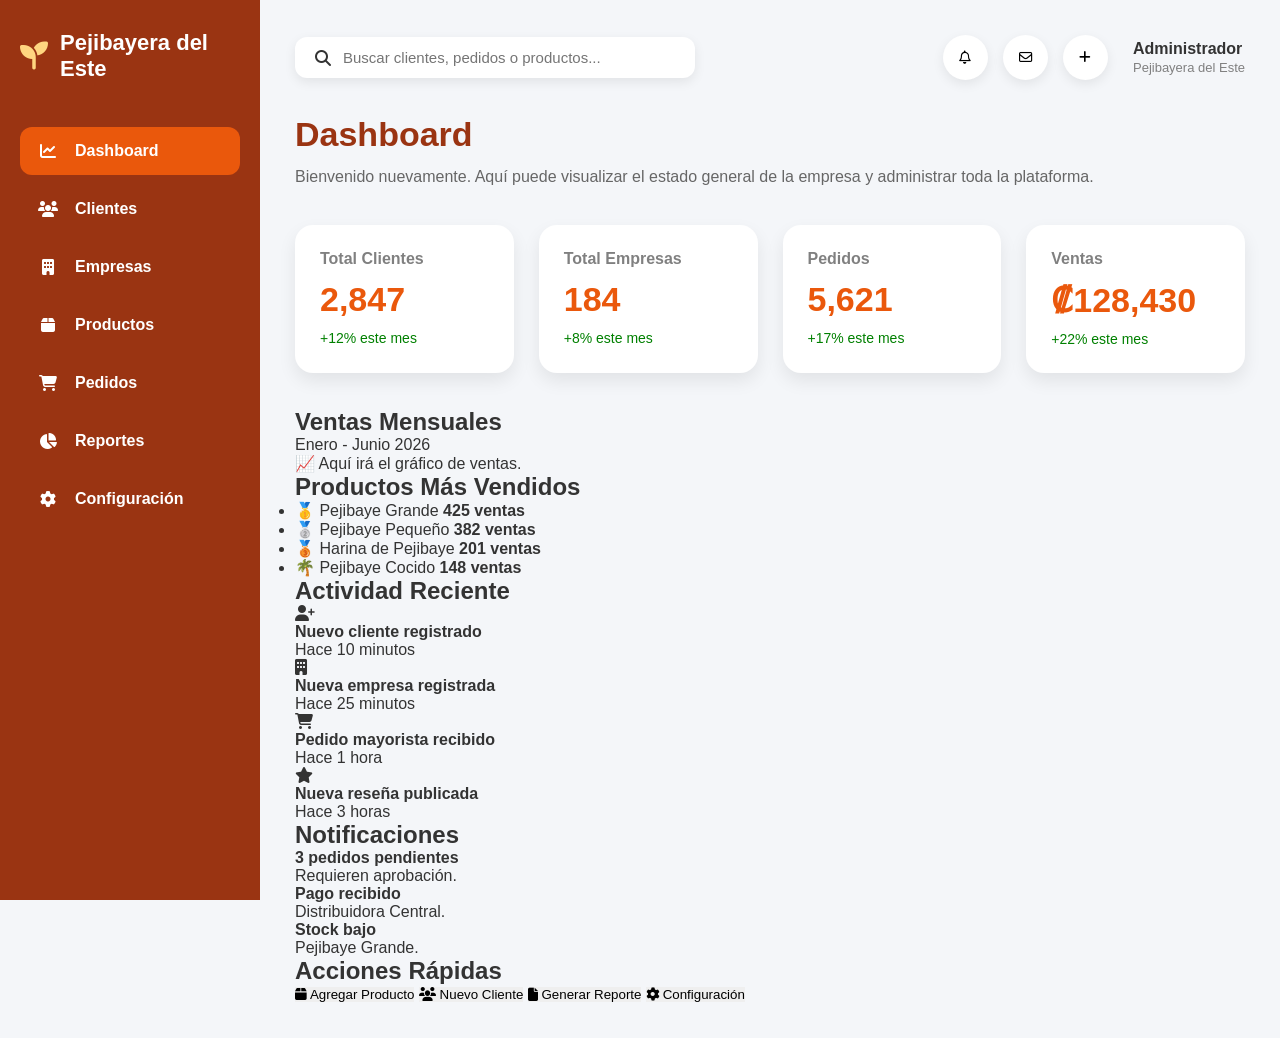
==== Admin/Admin.html @ 3343ee4b "Avance del módulo Empresa y panel de administración" ====
<!DOCTYPE html>
<html lang="es">

<head>

    <meta charset="UTF-8">

    <meta name="viewport" content="width=device-width, initial-scale=1.0">

    <title>Pejibayera del Este - Administrador</title>

    <link rel="stylesheet" href="Admin.css">

    <link rel="stylesheet"
        href="https://cdnjs.cloudflare.com/ajax/libs/font-awesome/6.6.0/css/all.min.css">

</head>

<body>

    <!-- CONTENEDOR-->

    <div class="dashboard">

        <!--MENÚ LATERAL-->

        <aside class="sidebar">

            <div class="logo">

                <i class="fa-solid fa-seedling"></i>

                <span>Pejibayera del Este</span>

            </div>

            <nav class="menu">

                <a href="Admin.html" class="active">

                    <i class="fa-solid fa-chart-line"></i>

                    Dashboard

                </a>

                <a href="Clientes.html">

                    <i class="fa-solid fa-users"></i>

                    Clientes

                </a>

                <a href="Empresas.html">

                    <i class="fa-solid fa-building"></i>

                    Empresas

                </a>

                <a href="Productos.html">

                    <i class="fa-solid fa-box"></i>

                    Productos

                </a>

                <a href="Pedidos.html">

                    <i class="fa-solid fa-cart-shopping"></i>

                    Pedidos

                </a>

                <a href="Reportes.html">

                    <i class="fa-solid fa-chart-pie"></i>

                    Reportes

                </a>

                <a href="Configuracion.html">

                    <i class="fa-solid fa-gear"></i>

                    Configuración

                </a>

            </nav>

        </aside>

        <!--CONTENIDO-->

        <main class="contenido">

            <!--ENCABEZADO-->

            <header class="topbar">

                <div class="busqueda">

                    <i class="fa-solid fa-magnifying-glass"></i>

                    <input
                        type="search"
                        placeholder="Buscar clientes, pedidos o productos...">

                </div>

                <div class="acciones">

                    <button>

                        <i class="fa-regular fa-bell"></i>

                    </button>

                    <button>

                        <i class="fa-regular fa-envelope"></i>

                    </button>

                    <button>

                        <i class="fa-solid fa-plus"></i>

                    </button>

                    <div class="admin-info">

                        <div>

                            <h4>Administrador</h4>

                            <span>Pejibayera del Este</span>

                        </div>

                    </div>

                </div>

            </header>

            <!--TÍTULO-->

            <section class="bienvenida">

                <h1>Dashboard</h1>

                <p>

                    Bienvenido nuevamente. Aquí puede visualizar el
                    estado general de la empresa y administrar toda
                    la plataforma.

                </p>

            </section>

            <!--TARJETAS-->

            <section class="estadisticas">

                <article class="estadistica">

                    <h4>Total Clientes</h4>

                    <h2>2,847</h2>

                    <span>+12% este mes</span>

                </article>

                <article class="estadistica">

                    <h4>Total Empresas</h4>

                    <h2>184</h2>

                    <span>+8% este mes</span>

                </article>

                <article class="estadistica">

                    <h4>Pedidos</h4>

                    <h2>5,621</h2>

                    <span>+17% este mes</span>

                </article>

                <article class="estadistica">

                    <h4>Ventas</h4>

                    <h2>₡128,430</h2>

                    <span>+22% este mes</span>

                </article>

            </section>
             <!--PANEL PRINCIPAL-->

            <section class="panel-dashboard">

                <!-- Ventas -->

                <article class="card grande">

                    <div class="titulo-card">

                        <h2>Ventas Mensuales</h2>

                        <span>Enero - Junio 2026</span>

                    </div>

                    <div class="grafico">

                        <div class="linea"></div>

                        <p>📈 Aquí irá el gráfico de ventas.</p>

                    </div>

                </article>

                <!-- Productos -->

                <article class="card">

                    <div class="titulo-card">

                        <h2>Productos Más Vendidos</h2>

                    </div>

                    <ul class="productos">

                        <li>

                            <span>🥇 Pejibaye Grande</span>

                            <strong>425 ventas</strong>

                        </li>

                        <li>

                            <span>🥈 Pejibaye Pequeño</span>

                            <strong>382 ventas</strong>

                        </li>

                        <li>

                            <span>🥉 Harina de Pejibaye</span>

                            <strong>201 ventas</strong>

                        </li>

                        <li>

                            <span>🌴 Pejibaye Cocido</span>

                            <strong>148 ventas</strong>

                        </li>

                    </ul>

                </article>

            </section>

            <!--PANEL INFERIOR-->

            <section class="panel-inferior">

                <!-- Actividad -->

                <article class="card">

                    <div class="titulo-card">

                        <h2>Actividad Reciente</h2>

                    </div>

                    <div class="actividad">

                        <div class="item">

                            <i class="fa-solid fa-user-plus"></i>

                            <div>

                                <h4>Nuevo cliente registrado</h4>

                                <p>Hace 10 minutos</p>

                            </div>

                        </div>

                        <div class="item">

                            <i class="fa-solid fa-building"></i>

                            <div>

                                <h4>Nueva empresa registrada</h4>

                                <p>Hace 25 minutos</p>

                            </div>

                        </div>

                        <div class="item">

                            <i class="fa-solid fa-cart-shopping"></i>

                            <div>

                                <h4>Pedido mayorista recibido</h4>

                                <p>Hace 1 hora</p>

                            </div>

                        </div>

                        <div class="item">

                            <i class="fa-solid fa-star"></i>

                            <div>

                                <h4>Nueva reseña publicada</h4>

                                <p>Hace 3 horas</p>

                            </div>

                        </div>

                    </div>

                </article>

                <!-- Notificaciones -->

                <article class="card">

                    <div class="titulo-card">

                        <h2>Notificaciones</h2>

                    </div>

                    <div class="notificacion">

                        <span class="alerta naranja"></span>

                        <div>

                            <h4>3 pedidos pendientes</h4>

                            <p>Requieren aprobación.</p>

                        </div>

                    </div>

                    <div class="notificacion">

                        <span class="alerta verde"></span>

                        <div>

                            <h4>Pago recibido</h4>

                            <p>Distribuidora Central.</p>

                        </div>

                    </div>

                    <div class="notificacion">

                        <span class="alerta roja"></span>

                        <div>

                            <h4>Stock bajo</h4>

                            <p>Pejibaye Grande.</p>

                        </div>

                    </div>

                </article>

                <!-- Acciones -->

                <article class="card">

                    <div class="titulo-card">

                        <h2>Acciones Rápidas</h2>

                    </div>

                    <div class="acciones-rapidas">

                        <button class="accion">

                            <i class="fa-solid fa-box"></i>

                            Agregar Producto

                        </button>

                        <button class="accion">

                            <i class="fa-solid fa-users"></i>

                            Nuevo Cliente

                        </button>

                        <button class="accion">

                            <i class="fa-solid fa-file"></i>

                            Generar Reporte

                        </button>

                        <button class="accion">

                            <i class="fa-solid fa-gear"></i>

                            Configuración

                        </button>

                    </div>

                </article>

            </section>

        </main>
---- Admin/Admin.css ----
*{
    margin: 0;
    padding: 0;
    box-sizing: border-box;
}

body{

    font-family: Arial, Helvetica, sans-serif;

    background: #f4f6f9;

    color: #333;

}

a{

    text-decoration: none;

    color: inherit;

}

button{

    cursor: pointer;

    border: none;

    transition: .3s;

}

button:hover{

    transform: translateY(-2px);

}

/*CONTENEDOR PRINCIPAL*/

.dashboard{

    display: flex;

    min-height: 100vh;

}

/* SIDEBAR*/

.sidebar{

    width: 260px;

    background: #9a3412;

    color: white;

    padding: 30px 20px;

    position: fixed;

    left: 0;

    top: 0;

    bottom: 0;

}

.sidebar .logo{

    display: flex;

    align-items: center;

    gap: 12px;

    font-size: 22px;

    font-weight: bold;

    margin-bottom: 45px;

    color: white;

}

.sidebar .logo i{

    font-size: 28px;

    color: #FFD580;

}

/*MENÚ*/

.menu{

    display: flex;

    flex-direction: column;

    gap: 10px;

}

.menu a{

    display: flex;

    align-items: center;

    gap: 15px;

    padding: 15px;

    border-radius: 12px;

    color: white;

    transition: .3s;

    font-weight: 600;

}

.menu a:hover{

    background: rgba(255,255,255,.15);

}

.menu .active{

    background: #ea580c;

}

.menu i{

    width: 25px;

    text-align: center;

}

/*CONTENIDO PRINCIPAL*/

.contenido{

    margin-left: 260px;

    width: calc(100% - 260px);

    padding: 35px;

}

/*TOPBAR*/

.topbar{

    display: flex;

    justify-content: space-between;

    align-items: center;

    margin-bottom: 35px;

}

/*BUSCADOR*/

.busqueda{

    display: flex;

    align-items: center;

    gap: 12px;

    background: white;

    padding: 12px 20px;

    border-radius: 12px;

    width: 400px;

    box-shadow: 0 4px 12px rgba(0,0,0,.08);

}

.busqueda input{

    border: none;

    outline: none;

    width: 100%;

    font-size: 15px;

    background: transparent;

}

/*======================================
            ACCIONES
======================================*/

.acciones{

    display: flex;

    align-items: center;

    gap: 15px;

}

.acciones button{

    width: 45px;

    height: 45px;

    border-radius: 50%;

    background: white;

    box-shadow: 0 4px 12px rgba(0,0,0,.08);

}

.acciones button:hover{

    background: #ea580c;

    color: white;

}

.admin-info{

    display: flex;

    align-items: center;

    gap: 12px;

    margin-left: 10px;

}

.admin-info h4{

    font-size: 16px;

}

.admin-info span{

    color: gray;

    font-size: 13px;

}

/*BIENVENIDA*/

.bienvenida{

    margin-bottom: 35px;

}

.bienvenida h1{

    font-size: 34px;

    color: #9a3412;

    margin-bottom: 10px;

}

.bienvenida p{

    color: #666;

    line-height: 1.6;

}

/*TARJETAS ESTADÍSTICAS*/

.estadisticas{

    display: grid;

    grid-template-columns: repeat(4,1fr);

    gap: 25px;

    margin-bottom: 35px;

}

.estadistica{

    background: white;

    border-radius: 18px;

    padding: 25px;

    box-shadow: 0 8px 18px rgba(0,0,0,.08);

    transition: .3s;

}

.estadistica:hover{

    transform: translateY(-6px);

}

.estadistica h4{

    color: gray;

    margin-bottom: 12px;

}

.estadistica h2{

    color: #ea580c;

    font-size: 34px;

    margin-bottom: 10px;

}

.estadistica span{

    color: green;

    font-size: 14px;

}
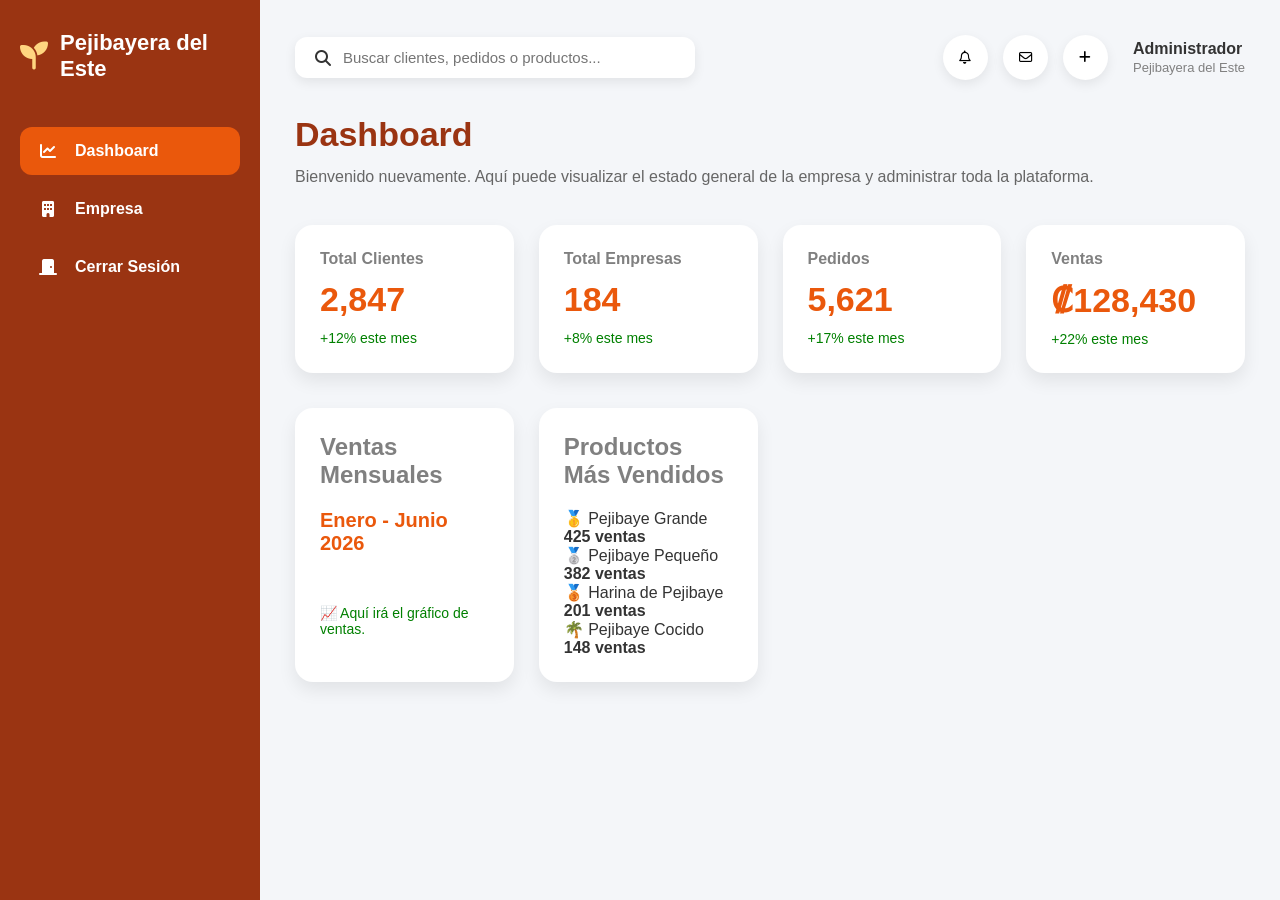
==== commit e97e42e2: "PrimerAvance" ====
--- a/Admin/Admin.html
+++ b/Admin/Admin.html
@@ -4,158 +4,81 @@
 <head>
 
     <meta charset="UTF-8">
-
     <meta name="viewport" content="width=device-width, initial-scale=1.0">
-
     <title>Pejibayera del Este - Administrador</title>
-
-    <link rel="stylesheet" href="Admin.css">
-
-    <link rel="stylesheet"
-        href="https://cdnjs.cloudflare.com/ajax/libs/font-awesome/6.6.0/css/all.min.css">
+    <link rel="stylesheet" href="./assets/css/Admin.css">
+    <link rel="stylesheet" href="https://cdnjs.cloudflare.com/ajax/libs/font-awesome/6.6.0/css/all.min.css">
 
 </head>
 
 <body>
-
     <!-- CONTENEDOR-->
-
     <div class="dashboard">
 
         <!--MENÚ LATERAL-->
-
         <aside class="sidebar">
-
             <div class="logo">
 
                 <i class="fa-solid fa-seedling"></i>
-
                 <span>Pejibayera del Este</span>
 
             </div>
 
             <nav class="menu">
-
                 <a href="Admin.html" class="active">
-
                     <i class="fa-solid fa-chart-line"></i>
-
                     Dashboard
-
                 </a>
 
-                <a href="Clientes.html">
-
-                    <i class="fa-solid fa-users"></i>
-
-                    Clientes
-
+                <a href="../Empresa/Empresa.html">
+                    <i class="fa-solid fa-building"></i>
+                    Empresa
                 </a>
 
-                <a href="Empresas.html">
-
-                    <i class="fa-solid fa-building"></i>
-
-                    Empresas
-
-                </a>
-
-                <a href="Productos.html">
-
-                    <i class="fa-solid fa-box"></i>
-
-                    Productos
-
-                </a>
-
-                <a href="Pedidos.html">
-
-                    <i class="fa-solid fa-cart-shopping"></i>
-
-                    Pedidos
-
-                </a>
-
-                <a href="Reportes.html">
-
-                    <i class="fa-solid fa-chart-pie"></i>
-
-                    Reportes
-
-                </a>
-
-                <a href="Configuracion.html">
-
-                    <i class="fa-solid fa-gear"></i>
-
-                    Configuración
-
+                <a href="../Pagina Inicio/index.html">
+                    <i class="fa-solid fa-door-closed"></i>
+                    Cerrar Sesión
                 </a>
 
             </nav>
-
         </aside>
 
         <!--CONTENIDO-->
-
         <main class="contenido">
 
             <!--ENCABEZADO-->
-
             <header class="topbar">
 
                 <div class="busqueda">
-
                     <i class="fa-solid fa-magnifying-glass"></i>
-
-                    <input
-                        type="search"
-                        placeholder="Buscar clientes, pedidos o productos...">
-
+                    <input type="search" placeholder="Buscar clientes, pedidos o productos...">
                 </div>
 
                 <div class="acciones">
-
                     <button>
-
                         <i class="fa-regular fa-bell"></i>
-
                     </button>
 
                     <button>
-
                         <i class="fa-regular fa-envelope"></i>
-
                     </button>
 
                     <button>
-
                         <i class="fa-solid fa-plus"></i>
-
                     </button>
 
                     <div class="admin-info">
-
                         <div>
-
                             <h4>Administrador</h4>
-
                             <span>Pejibayera del Este</span>
-
                         </div>
-
                     </div>
-
                 </div>
-
             </header>
 
             <!--TÍTULO-->
-
             <section class="bienvenida">
-
                 <h1>Dashboard</h1>
-
                 <p>
 
                     Bienvenido nuevamente. Aquí puede visualizar el
@@ -163,19 +86,15 @@
                     la plataforma.
 
                 </p>
-
             </section>
 
             <!--TARJETAS-->
-
             <section class="estadisticas">
 
                 <article class="estadistica">
 
                     <h4>Total Clientes</h4>
-
                     <h2>2,847</h2>
-
                     <span>+12% este mes</span>
 
                 </article>
@@ -183,9 +102,7 @@
                 <article class="estadistica">
 
                     <h4>Total Empresas</h4>
-
                     <h2>184</h2>
-
                     <span>+8% este mes</span>
 
                 </article>
@@ -193,9 +110,7 @@
                 <article class="estadistica">
 
                     <h4>Pedidos</h4>
-
                     <h2>5,621</h2>
-
                     <span>+17% este mes</span>
 
                 </article>
@@ -203,82 +118,59 @@
                 <article class="estadistica">
 
                     <h4>Ventas</h4>
-
                     <h2>₡128,430</h2>
-
                     <span>+22% este mes</span>
 
                 </article>
 
             </section>
-             <!--PANEL PRINCIPAL-->
 
+            <!--PANEL PRINCIPAL-->
             <section class="panel-dashboard">
 
                 <!-- Ventas -->
-
-                <article class="card grande">
+                <article class="card-grande">
 
                     <div class="titulo-card">
-
                         <h2>Ventas Mensuales</h2>
-
                         <span>Enero - Junio 2026</span>
-
                     </div>
 
                     <div class="grafico">
-
                         <div class="linea"></div>
-
                         <p>📈 Aquí irá el gráfico de ventas.</p>
-
                     </div>
 
                 </article>
 
                 <!-- Productos -->
-
                 <article class="card">
 
                     <div class="titulo-card">
-
                         <h2>Productos Más Vendidos</h2>
-
                     </div>
 
                     <ul class="productos">
 
                         <li>
-
                             <span>🥇 Pejibaye Grande</span>
-
                             <strong>425 ventas</strong>
 
                         </li>
 
                         <li>
-
                             <span>🥈 Pejibaye Pequeño</span>
-
                             <strong>382 ventas</strong>
-
                         </li>
 
                         <li>
-
                             <span>🥉 Harina de Pejibaye</span>
-
                             <strong>201 ventas</strong>
-
                         </li>
 
                         <li>
-
                             <span>🌴 Pejibaye Cocido</span>
-
                             <strong>148 ventas</strong>
-
                         </li>
 
                     </ul>
@@ -286,185 +178,6 @@
                 </article>
 
             </section>
-
-            <!--PANEL INFERIOR-->
-
-            <section class="panel-inferior">
-
-                <!-- Actividad -->
-
-                <article class="card">
-
-                    <div class="titulo-card">
-
-                        <h2>Actividad Reciente</h2>
-
-                    </div>
-
-                    <div class="actividad">
-
-                        <div class="item">
-
-                            <i class="fa-solid fa-user-plus"></i>
-
-                            <div>
-
-                                <h4>Nuevo cliente registrado</h4>
-
-                                <p>Hace 10 minutos</p>
-
-                            </div>
-
-                        </div>
-
-                        <div class="item">
-
-                            <i class="fa-solid fa-building"></i>
-
-                            <div>
-
-                                <h4>Nueva empresa registrada</h4>
-
-                                <p>Hace 25 minutos</p>
-
-                            </div>
-
-                        </div>
-
-                        <div class="item">
-
-                            <i class="fa-solid fa-cart-shopping"></i>
-
-                            <div>
-
-                                <h4>Pedido mayorista recibido</h4>
-
-                                <p>Hace 1 hora</p>
-
-                            </div>
-
-                        </div>
-
-                        <div class="item">
-
-                            <i class="fa-solid fa-star"></i>
-
-                            <div>
-
-                                <h4>Nueva reseña publicada</h4>
-
-                                <p>Hace 3 horas</p>
-
-                            </div>
-
-                        </div>
-
-                    </div>
-
-                </article>
-
-                <!-- Notificaciones -->
-
-                <article class="card">
-
-                    <div class="titulo-card">
-
-                        <h2>Notificaciones</h2>
-
-                    </div>
-
-                    <div class="notificacion">
-
-                        <span class="alerta naranja"></span>
-
-                        <div>
-
-                            <h4>3 pedidos pendientes</h4>
-
-                            <p>Requieren aprobación.</p>
-
-                        </div>
-
-                    </div>
-
-                    <div class="notificacion">
-
-                        <span class="alerta verde"></span>
-
-                        <div>
-
-                            <h4>Pago recibido</h4>
-
-                            <p>Distribuidora Central.</p>
-
-                        </div>
-
-                    </div>
-
-                    <div class="notificacion">
-
-                        <span class="alerta roja"></span>
-
-                        <div>
-
-                            <h4>Stock bajo</h4>
-
-                            <p>Pejibaye Grande.</p>
-
-                        </div>
-
-                    </div>
-
-                </article>
-
-                <!-- Acciones -->
-
-                <article class="card">
-
-                    <div class="titulo-card">
-
-                        <h2>Acciones Rápidas</h2>
-
-                    </div>
-
-                    <div class="acciones-rapidas">
-
-                        <button class="accion">
-
-                            <i class="fa-solid fa-box"></i>
-
-                            Agregar Producto
-
-                        </button>
-
-                        <button class="accion">
-
-                            <i class="fa-solid fa-users"></i>
-
-                            Nuevo Cliente
-
-                        </button>
-
-                        <button class="accion">
-
-                            <i class="fa-solid fa-file"></i>
-
-                            Generar Reporte
-
-                        </button>
-
-                        <button class="accion">
-
-                            <i class="fa-solid fa-gear"></i>
-
-                            Configuración
-
-                        </button>
-
-                    </div>
-
-                </article>
-
-            </section>
-
-        </main>+        </main>
+</body>
+</html>
--- a/Admin/assets/css/Admin.css
+++ b/Admin/assets/css/Admin.css
@@ -0,0 +1,273 @@
+* {
+    margin: 0;
+    padding: 0;
+    box-sizing: border-box;
+}
+
+body {
+    font-family: Arial, Helvetica, sans-serif;
+    background: #f4f6f9;
+    color: #333;
+}
+
+a {
+    text-decoration: none;
+    color: inherit;
+}
+
+button {
+    cursor: pointer;
+    border: none;
+    transition: .3s;
+}
+
+button:hover {
+    transform: translateY(-2px);
+}
+
+/*CONTENEDOR PRINCIPAL*/
+
+.dashboard {
+    display: flex;
+    min-height: 100vh;
+}
+
+/* SIDEBAR*/
+
+.sidebar {
+    width: 260px;
+    background: #9a3412;
+    color: white;
+    padding: 30px 20px;
+    position: fixed;
+
+    left: 0;
+    top: 0;
+    bottom: 0;
+}
+
+.sidebar .logo {
+    display: flex;
+    align-items: center;
+    gap: 12px;
+    font-size: 22px;
+    font-weight: bold;
+    margin-bottom: 45px;
+    color: white;
+}
+
+.sidebar .logo i {
+    font-size: 28px;
+    color: #FFD580;
+}
+
+/*MENÚ*/
+.menu {
+    display: flex;
+    flex-direction: column;
+    gap: 10px;
+}
+
+.menu a {
+    display: flex;
+    align-items: center;
+    gap: 15px;
+    padding: 15px;
+    border-radius: 12px;
+    color: white;
+    transition: .3s;
+    font-weight: 600;
+
+}
+
+.menu a:hover {
+    background: rgba(255, 255, 255, .15);
+}
+
+.menu .active {
+    background: #ea580c;
+}
+
+.menu i {
+    width: 25px;
+    text-align: center;
+}
+
+/*CONTENIDO PRINCIPAL*/
+.contenido {
+    margin-left: 260px;
+    width: calc(100% - 260px);
+    padding: 35px;
+}
+
+/*TOPBAR*/
+.topbar {
+    display: flex;
+    justify-content: space-between;
+    align-items: center;
+    margin-bottom: 35px;
+}
+
+/*BUSCADOR*/
+.busqueda {
+    display: flex;
+    align-items: center;
+    gap: 12px;
+    background: white;
+    padding: 12px 20px;
+    border-radius: 12px;
+    width: 400px;
+    box-shadow: 0 4px 12px rgba(0, 0, 0, .08);
+}
+
+.busqueda input {
+    border: none;
+    outline: none;
+    width: 100%;
+    font-size: 15px;
+    background: transparent;
+}
+
+/*======================================
+            ACCIONES
+======================================*/
+
+.acciones {
+    display: flex;
+    align-items: center;
+    gap: 15px;
+}
+
+.acciones button {
+    width: 45px;
+    height: 45px;
+    border-radius: 50%;
+    background: white;
+    box-shadow: 0 4px 12px rgba(0, 0, 0, .08);
+}
+
+.acciones button:hover {
+    background: #ea580c;
+    color: white;
+}
+
+.admin-info {
+    display: flex;
+    align-items: center;
+    gap: 12px;
+    margin-left: 10px;
+}
+
+.admin-info h4 {
+    font-size: 16px;
+}
+
+.admin-info span {
+    color: gray;
+    font-size: 13px;
+}
+
+/*BIENVENIDA*/
+.bienvenida {
+    margin-bottom: 35px;
+}
+
+.bienvenida h1 {
+    font-size: 34px;
+    color: #9a3412;
+    margin-bottom: 10px;
+}
+
+.bienvenida p {
+    color: #666;
+    line-height: 1.6;
+}
+
+/*TARJETAS ESTADÍSTICAS*/
+.estadisticas {
+    display: grid;
+    grid-template-columns: repeat(4, 1fr);
+    gap: 25px;
+    margin-bottom: 35px;
+}
+
+.estadistica {
+    background: white;
+    border-radius: 18px;
+    padding: 25px;
+    box-shadow: 0 8px 18px rgba(0, 0, 0, .08);
+    transition: .3s;
+}
+
+.estadistica:hover {
+    transform: translateY(-6px);
+}
+
+.estadistica h4 {
+    color: gray;
+    margin-bottom: 12px;
+}
+
+.estadistica h2 {
+    color: #ea580c;
+    font-size: 34px;
+    margin-bottom: 10px;
+}
+
+.estadistica span {
+    color: green;
+    font-size: 14px;
+}
+
+.panel-dashboard {
+    display: grid;
+    grid-template-columns: repeat(4, 1fr);
+    gap: 25px;
+    margin-bottom: 35px;    
+}
+
+.card-grande {
+    background: white;
+    border-radius: 18px;
+    padding: 25px;
+    box-shadow: 0 8px 18px rgba(0, 0, 0, .08);
+    transition: .3s;
+}
+
+.card-grande:hover {
+    transform: translateY(-6px);    
+}
+
+.titulo-card h2 {
+    color: gray;
+    margin-bottom: 20px;
+}
+
+.titulo-card span {
+    color: #ea580c;
+    font-size: 20px;
+    font-weight: bold;
+}
+
+.grafico p {
+    color: green;
+    font-size: 14px;
+    margin-top: 30%;
+}
+
+.card {
+    background: white;
+    border-radius: 18px;
+    padding: 25px;
+    box-shadow: 0 8px 18px rgba(0, 0, 0, .08);
+    transition: .3s;
+}
+
+.card:hover {
+    transform: translateY(-6px);    
+}
+
+.productos {
+    list-style: none;
+    
+}
